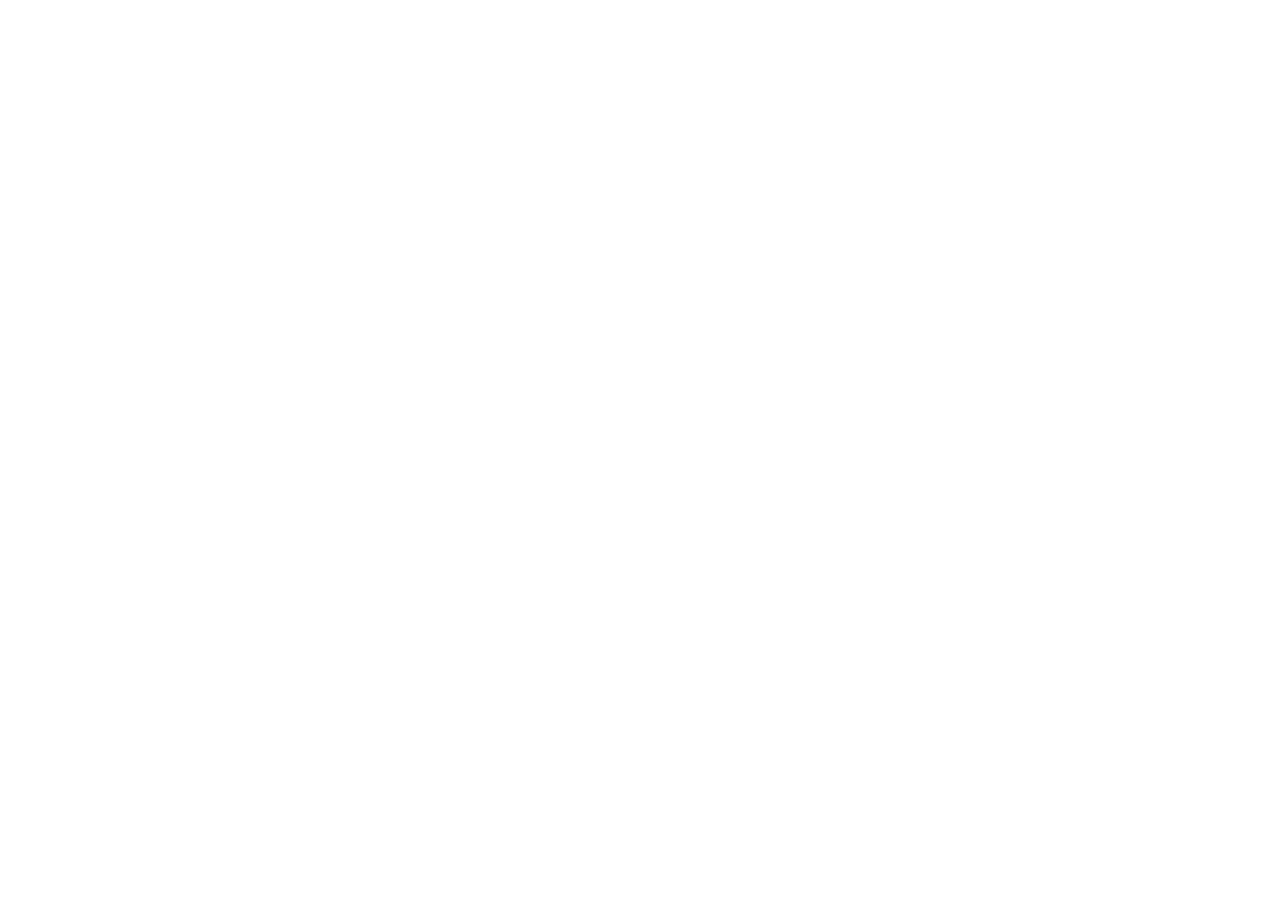
==== proba/proba.html @ 932e9f3a "add base file structure" ====
<!DOCTYPE html>
<html>
<head>
  <meta charset="utf-8">
  <title></title>
  <meta name="viewport" content="width=device-width, initial-scale=1">
  <link href="proba/proba.css">
</head>
<body>

</body>
</html>
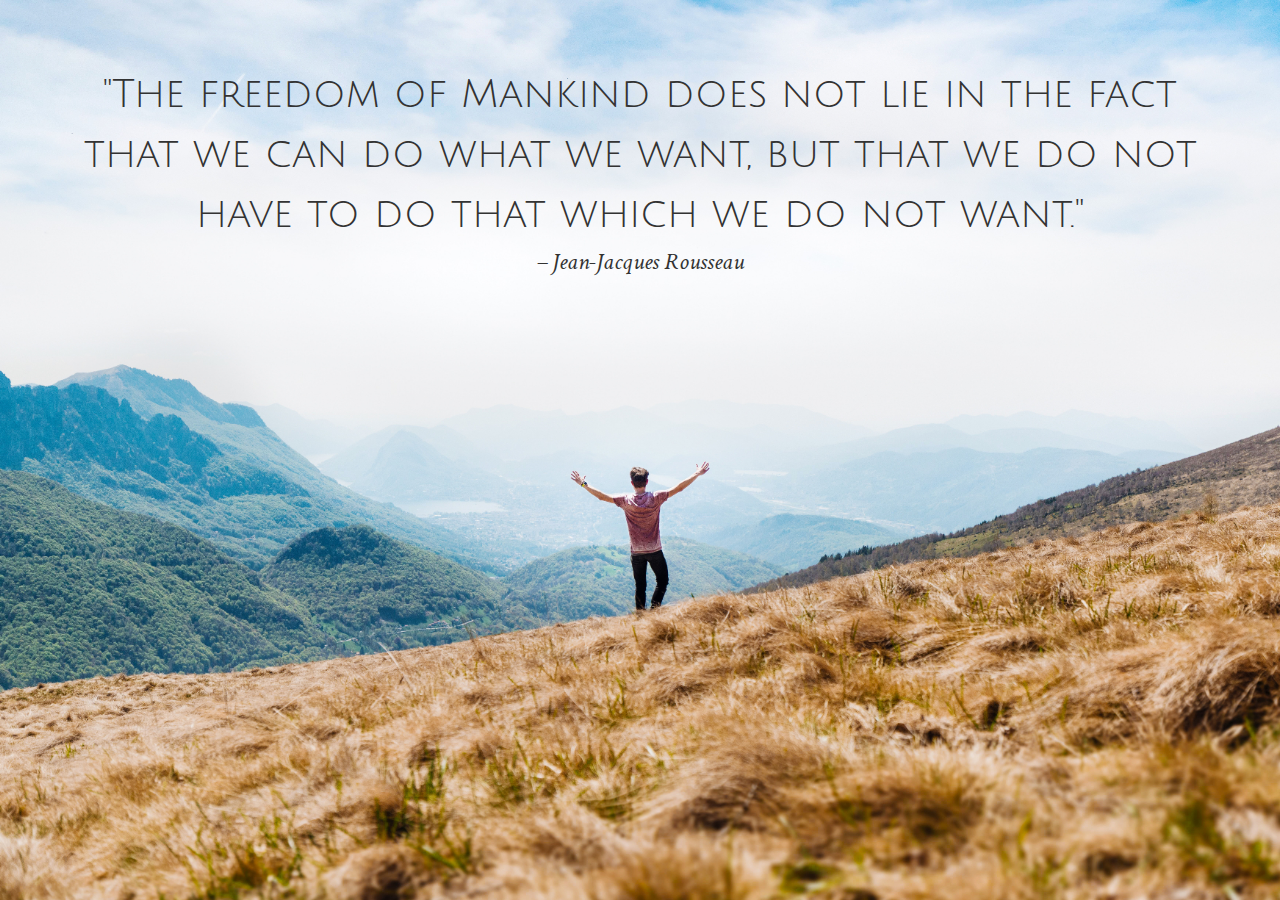
==== commit 3fd78700: "1quotepage" ====
--- a/proba/proba.html
+++ b/proba/proba.html
@@ -2,11 +2,17 @@
 <html>
 <head>
   <meta charset="utf-8">
-  <title></title>
-  <meta name="viewport" content="width=device-width, initial-scale=1">
-  <link href="proba/proba.css">
+  <meta name="viewport" content="width=device-width initial-scale=1">
+  
+  <link rel="stylesheet" type="text/css" href="proba.css">
+  <link href="https://fonts.googleapis.com/css?family=Crimson+Text|Julius+Sans+One" rel="stylesheet">
+  
+  <title>Freedom</title>
 </head>
 <body>
-
+  <div class="wrapper">
+    <p class="quote">"The freedom of Mankind does not lie in the fact that we can do what we want, but that we do not have to do that which we do not want."</p>
+    <p class="author"><small>– Jean-Jacques Rousseau</small></p>
+  </div>    
 </body>
 </html>--- a/proba/proba.css
+++ b/proba/proba.css
@@ -0,0 +1,85 @@
+/* ==== A SIMPLE CSS RESET FROM ERIC MEYER ==== */
+html, body, div, span, applet, object, iframe,
+h1, h2, h3, h4, h5, h6, p, blockquote, pre,
+a, abbr, acronym, address, big, cite, code,
+del, dfn, em, img, ins, kbd, q, s, samp,
+small, strike, strong, sub, sup, tt, var,
+b, u, i, center,
+dl, dt, dd, ol, ul, li,
+fieldset, form, label, legend,
+table, caption, tbody, tfoot, thead, tr, th, td,
+article, aside, canvas, details, embed,
+figure, figcaption, footer, header, hgroup,
+menu, nav, output, ruby, section, summary,
+time, mark, audio, video {
+    margin: 0;
+    padding: 0;
+    border: 0;
+    font-size: 100%;
+    font: inherit;
+    vertical-align: baseline;
+}
+
+/* HTML5 display-role reset for older browsers */
+article, aside, details, figcaption, figure,
+footer, header, hgroup, menu, nav, section {
+    display: block;
+}
+
+body {
+    line-height: 1;
+}
+
+ol, ul {
+    list-style: none;
+}
+
+blockquote, q {
+    quotes: none;
+}
+
+blockquote:before, blockquote:after,
+q:before, q:after {
+    content: '';
+    content: none;
+}
+
+table {
+    border-collapse: collapse;
+    border-spacing: 0;
+}
+
+/* == Main == */
+html,
+body {
+  margin: 0;
+  padding: 0;
+  font-size: 100%;
+  line-height: 1.5;
+}
+
+body {
+  width: 100%;
+  height: 100vh;
+  background: url('assets/freedom.jpg') no-repeat center;
+  background-size: cover;
+  color: #333;
+}
+
+.wrapper {
+  padding-top: 4rem;
+  width: 90%;
+  margin: 0 auto;
+  text-align: center;
+}
+
+.quote {
+  font-family: 'Julius Sans One', sans-serif;
+  font-size: 2.5rem; 
+}
+
+.author {
+  font-family: 'Crimson Text', serif;
+  font-size: 1.5rem;
+  font-style: italic;
+}